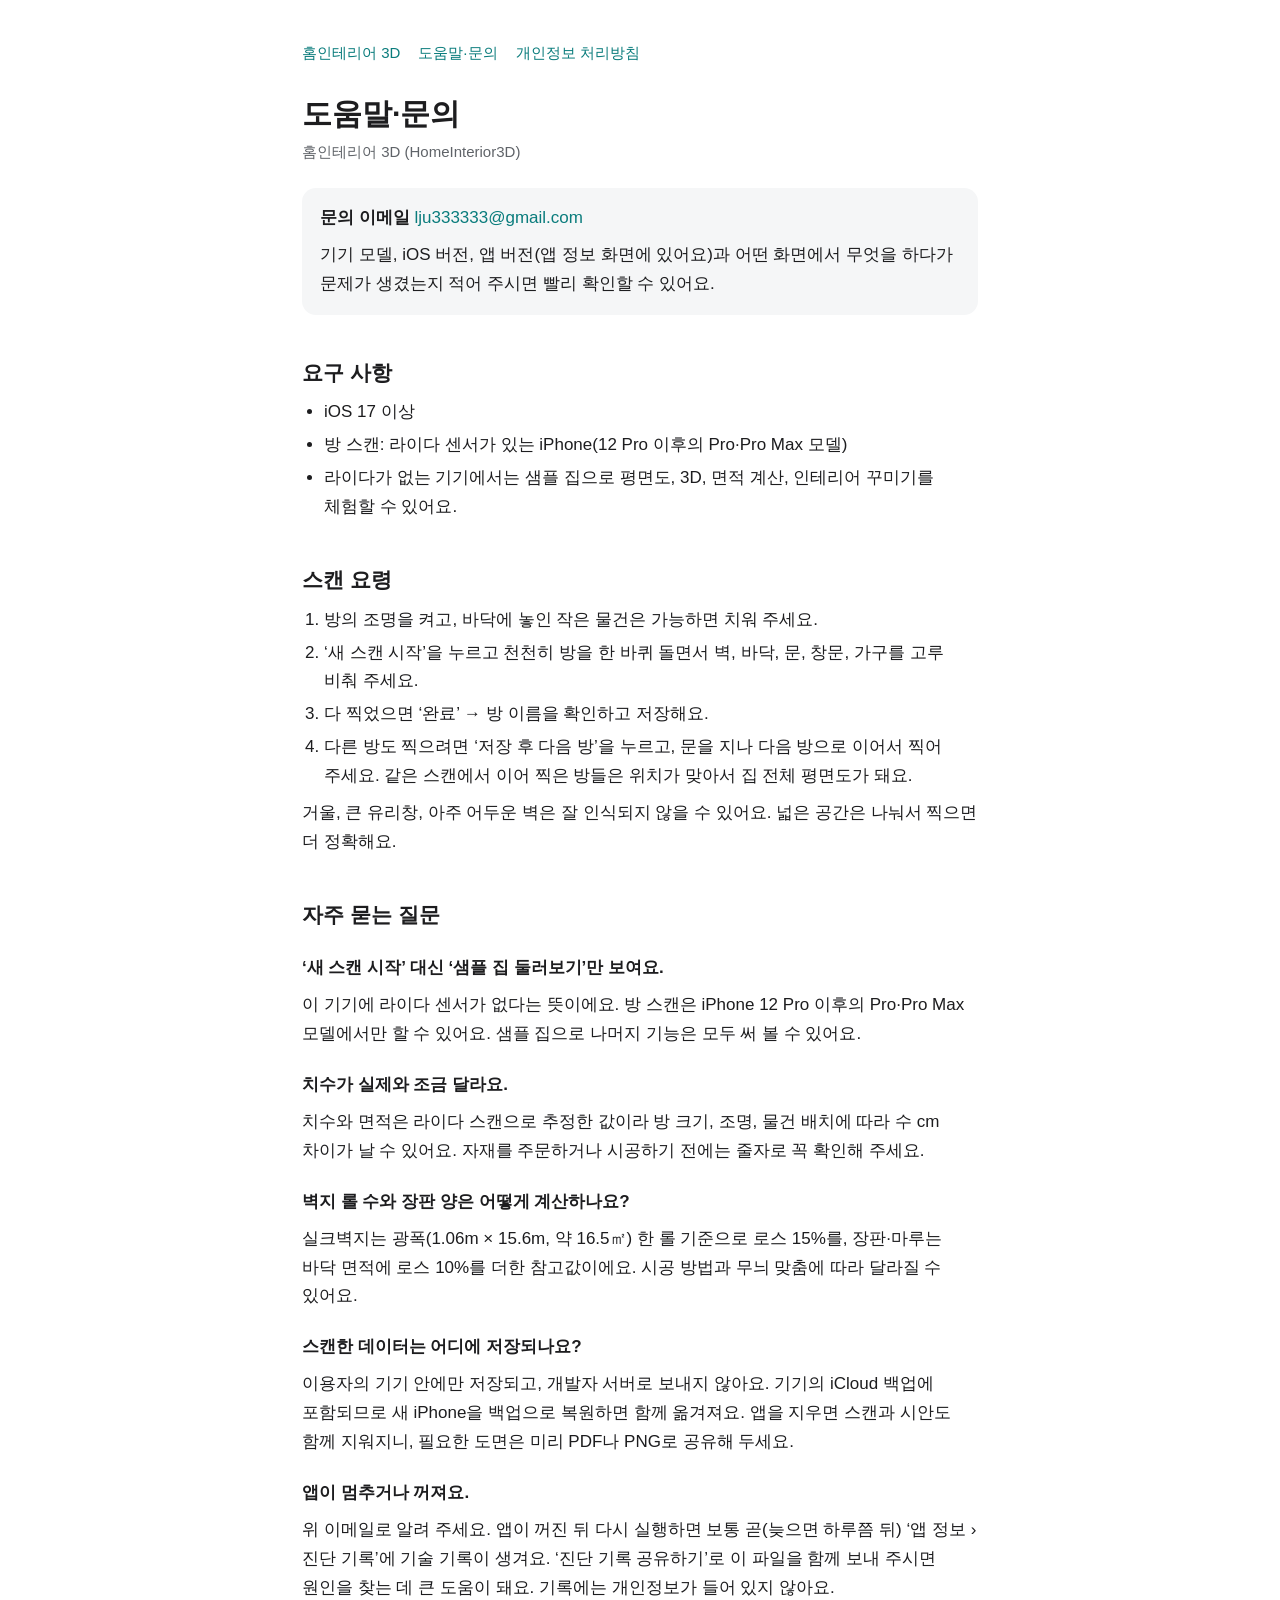
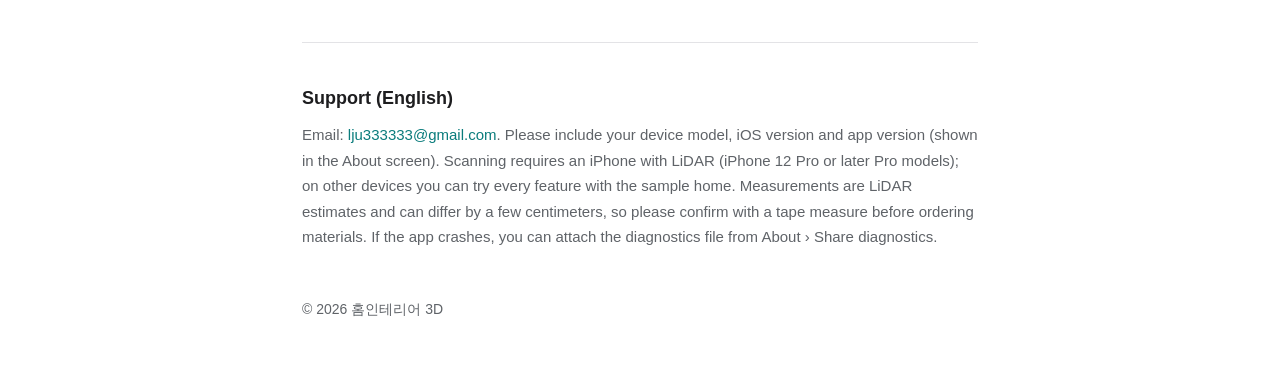
==== support.html @ 088af76d "Privacy policy and support pages for HomeInterior3D Co-Authored-By: Claude Opus 5.5 <noreply@anthrop" ====
<!doctype html>
<html lang="ko">
<head>
  <meta charset="utf-8">
  <meta name="viewport" content="width=device-width, initial-scale=1">
  <title>도움말·문의 · 홈인테리어 3D</title>
  <link rel="stylesheet" href="style.css">
</head>
<body>
<main>
  <nav>
    <a href="./">홈인테리어 3D</a>
    <a href="support.html">도움말·문의</a>
    <a href="privacy.html">개인정보 처리방침</a>
  </nav>

  <h1>도움말·문의</h1>
  <p class="meta">홈인테리어 3D (HomeInterior3D)</p>

  <div class="card">
    <p><strong>문의 이메일</strong> <a href="mailto:lju333333@gmail.com">lju333333@gmail.com</a></p>
    <p>기기 모델, iOS 버전, 앱 버전(앱 정보 화면에 있어요)과 어떤 화면에서 무엇을 하다가 문제가 생겼는지 적어 주시면 빨리 확인할 수 있어요.</p>
  </div>

  <h2>요구 사항</h2>
  <ul>
    <li>iOS 17 이상</li>
    <li>방 스캔: 라이다 센서가 있는 iPhone(12 Pro 이후의 Pro·Pro Max 모델)</li>
    <li>라이다가 없는 기기에서는 샘플 집으로 평면도, 3D, 면적 계산, 인테리어 꾸미기를 체험할 수 있어요.</li>
  </ul>

  <h2>스캔 요령</h2>
  <ol>
    <li>방의 조명을 켜고, 바닥에 놓인 작은 물건은 가능하면 치워 주세요.</li>
    <li>‘새 스캔 시작’을 누르고 천천히 방을 한 바퀴 돌면서 벽, 바닥, 문, 창문, 가구를 고루 비춰 주세요.</li>
    <li>다 찍었으면 ‘완료’ → 방 이름을 확인하고 저장해요.</li>
    <li>다른 방도 찍으려면 ‘저장 후 다음 방’을 누르고, 문을 지나 다음 방으로 이어서 찍어 주세요. 같은 스캔에서 이어 찍은 방들은 위치가 맞아서 집 전체 평면도가 돼요.</li>
  </ol>
  <p>거울, 큰 유리창, 아주 어두운 벽은 잘 인식되지 않을 수 있어요. 넓은 공간은 나눠서 찍으면 더 정확해요.</p>

  <h2>자주 묻는 질문</h2>

  <h3>‘새 스캔 시작’ 대신 ‘샘플 집 둘러보기’만 보여요.</h3>
  <p>이 기기에 라이다 센서가 없다는 뜻이에요. 방 스캔은 iPhone 12 Pro 이후의 Pro·Pro Max 모델에서만 할 수 있어요. 샘플 집으로 나머지 기능은 모두 써 볼 수 있어요.</p>

  <h3>치수가 실제와 조금 달라요.</h3>
  <p>치수와 면적은 라이다 스캔으로 추정한 값이라 방 크기, 조명, 물건 배치에 따라 수 cm 차이가 날 수 있어요. 자재를 주문하거나 시공하기 전에는 줄자로 꼭 확인해 주세요.</p>

  <h3>벽지 롤 수와 장판 양은 어떻게 계산하나요?</h3>
  <p>실크벽지는 광폭(1.06m × 15.6m, 약 16.5㎡) 한 롤 기준으로 로스 15%를, 장판·마루는 바닥 면적에 로스 10%를 더한 참고값이에요. 시공 방법과 무늬 맞춤에 따라 달라질 수 있어요.</p>

  <h3>스캔한 데이터는 어디에 저장되나요?</h3>
  <p>이용자의 기기 안에만 저장되고, 개발자 서버로 보내지 않아요. 기기의 iCloud 백업에 포함되므로 새 iPhone을 백업으로 복원하면 함께 옮겨져요. 앱을 지우면 스캔과 시안도 함께 지워지니, 필요한 도면은 미리 PDF나 PNG로 공유해 두세요.</p>

  <h3>앱이 멈추거나 꺼져요.</h3>
  <p>위 이메일로 알려 주세요. 앱이 꺼진 뒤 다시 실행하면 보통 곧(늦으면 하루쯤 뒤) ‘앱 정보 › 진단 기록’에 기술 기록이 생겨요. ‘진단 기록 공유하기’로 이 파일을 함께 보내 주시면 원인을 찾는 데 큰 도움이 돼요. 기록에는 개인정보가 들어 있지 않아요.</p>

  <hr>
  <div class="en">
    <h2>Support (English)</h2>
    <p>Email: <a href="mailto:lju333333@gmail.com">lju333333@gmail.com</a>. Please include your device model, iOS version and app version (shown in the About screen). Scanning requires an iPhone with LiDAR (iPhone 12 Pro or later Pro models); on other devices you can try every feature with the sample home. Measurements are LiDAR estimates and can differ by a few centimeters, so please confirm with a tape measure before ordering materials. If the app crashes, you can attach the diagnostics file from About › Share diagnostics.</p>
  </div>

  <footer>© 2026 홈인테리어 3D</footer>
</main>
</body>
</html>
---- style.css ----
:root {
  --bg: #ffffff;
  --text: #1d1d1f;
  --muted: #5f6368;
  --line: #e3e3e6;
  --card: #f5f6f7;
  --accent: #0a7c7c;
}

@media (prefers-color-scheme: dark) {
  :root {
    --bg: #161617;
    --text: #f2f2f4;
    --muted: #a7a9ae;
    --line: #2e2f33;
    --card: #222326;
    --accent: #4cc7c7;
  }
}

* { box-sizing: border-box; }

body {
  margin: 0;
  background: var(--bg);
  color: var(--text);
  font-family: -apple-system, BlinkMacSystemFont, "Apple SD Gothic Neo", "Noto Sans KR", "Malgun Gothic", "Segoe UI", sans-serif;
  font-size: 17px;
  line-height: 1.7;
  word-break: keep-all;
  overflow-wrap: break-word;
}

main {
  max-width: 720px;
  margin: 0 auto;
  padding: 40px 22px 64px;
}

nav {
  display: flex;
  flex-wrap: wrap;
  gap: 6px 18px;
  font-size: 15px;
  margin-bottom: 28px;
}

a { color: var(--accent); text-decoration: none; }
a:hover { text-decoration: underline; }

h1 { font-size: 30px; line-height: 1.3; margin: 0 0 6px; }
h2 { font-size: 21px; margin: 36px 0 8px; padding-top: 4px; }
h3 { font-size: 17px; margin: 22px 0 4px; }
p, ul, ol { margin: 8px 0; }
ul, ol { padding-left: 22px; }
li { margin: 4px 0; }

.meta { color: var(--muted); font-size: 15px; margin: 0 0 24px; }

.card {
  background: var(--card);
  border-radius: 14px;
  padding: 16px 18px;
  margin: 18px 0;
}

.card p:first-child { margin-top: 0; }
.card p:last-child { margin-bottom: 0; }

hr { border: 0; border-top: 1px solid var(--line); margin: 40px 0 24px; }

.en { color: var(--muted); font-size: 15px; }
.en h2 { font-size: 18px; color: var(--text); }

footer { color: var(--muted); font-size: 14px; margin-top: 48px; }
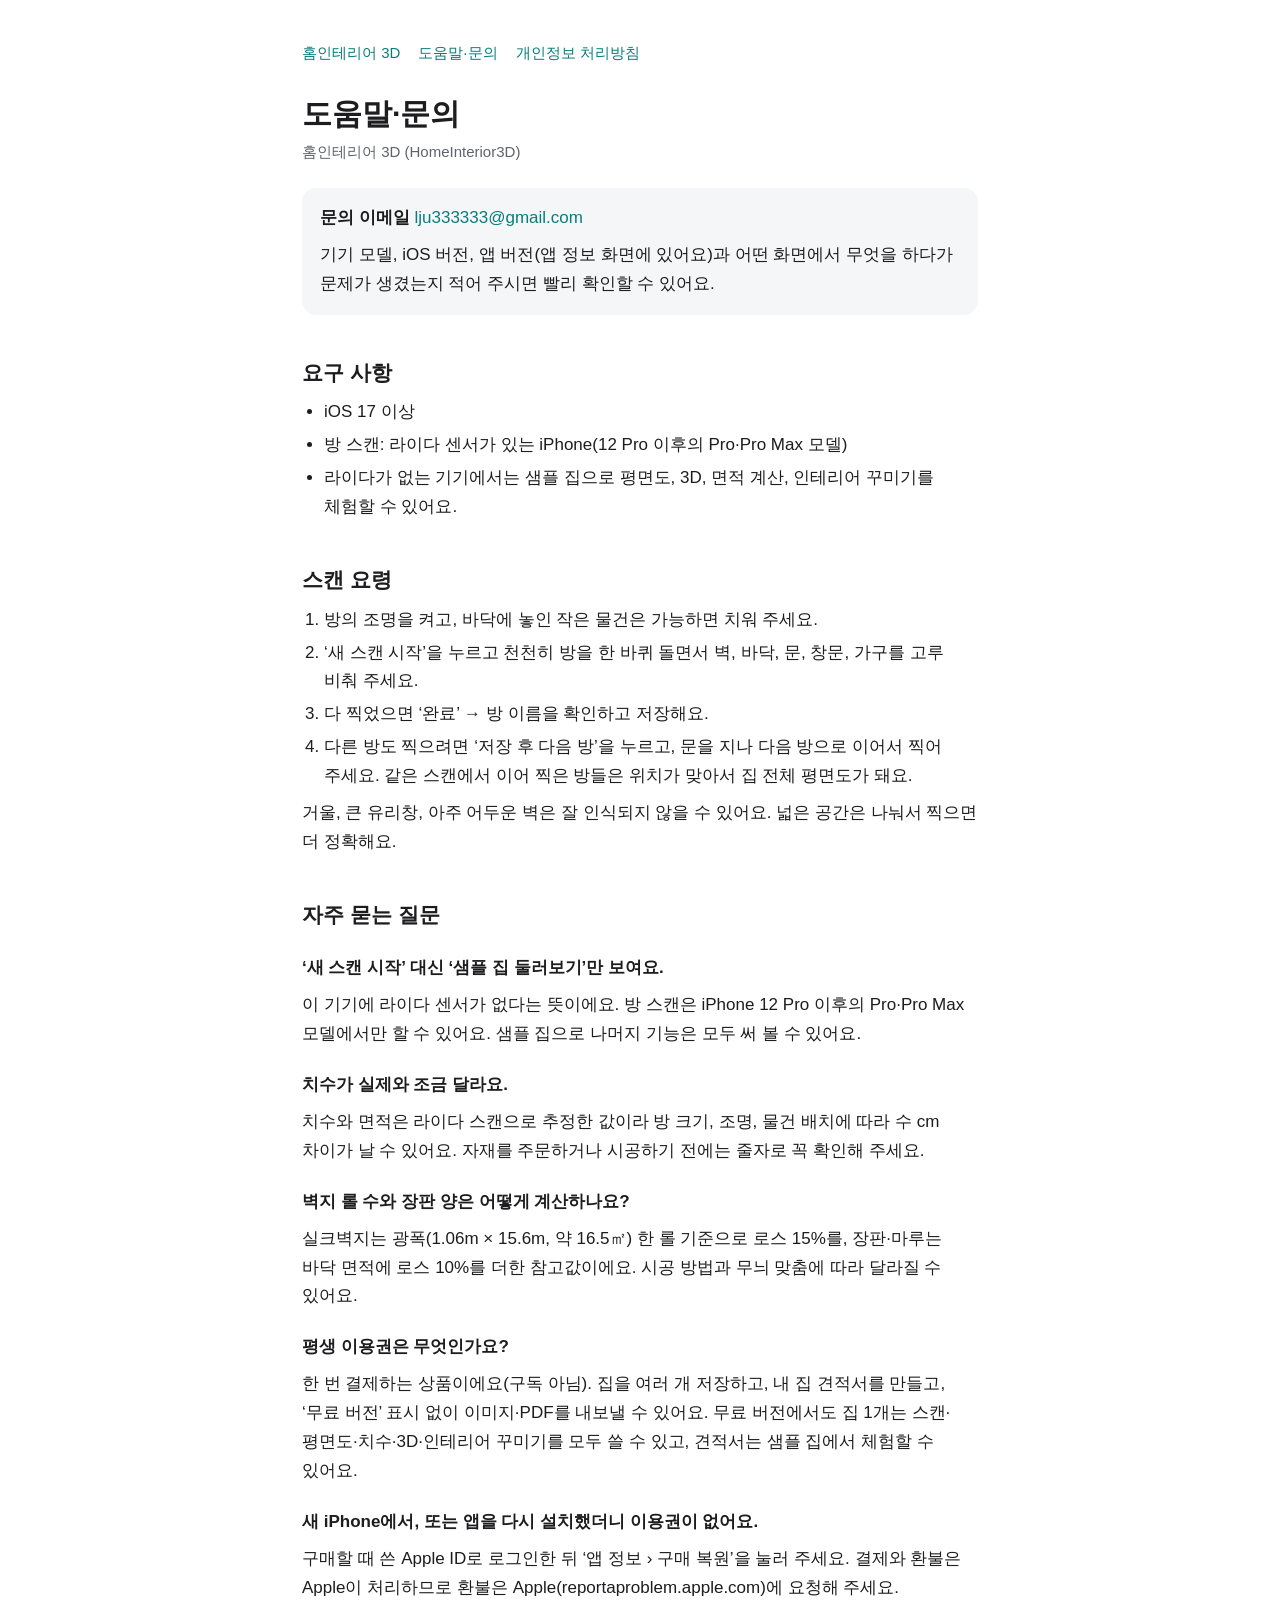
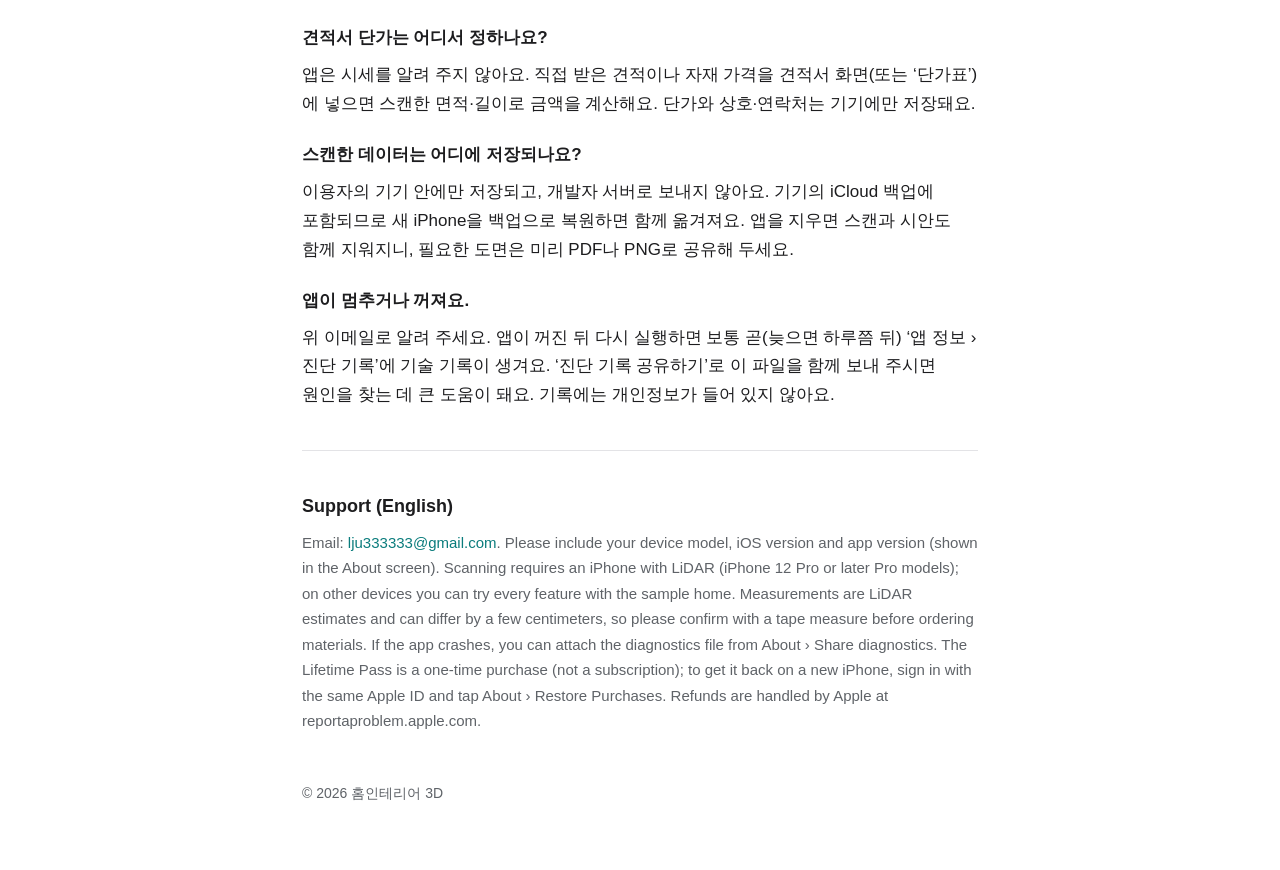
==== commit d92e5f09: "Add in-app purchase and estimate data to privacy and support pages - privacy: estimate info stays on" ====
--- a/support.html
+++ b/support.html
@@ -49,6 +49,15 @@
   <h3>벽지 롤 수와 장판 양은 어떻게 계산하나요?</h3>
   <p>실크벽지는 광폭(1.06m × 15.6m, 약 16.5㎡) 한 롤 기준으로 로스 15%를, 장판·마루는 바닥 면적에 로스 10%를 더한 참고값이에요. 시공 방법과 무늬 맞춤에 따라 달라질 수 있어요.</p>
 
+  <h3>평생 이용권은 무엇인가요?</h3>
+  <p>한 번 결제하는 상품이에요(구독 아님). 집을 여러 개 저장하고, 내 집 견적서를 만들고, ‘무료 버전’ 표시 없이 이미지·PDF를 내보낼 수 있어요. 무료 버전에서도 집 1개는 스캔·평면도·치수·3D·인테리어 꾸미기를 모두 쓸 수 있고, 견적서는 샘플 집에서 체험할 수 있어요.</p>
+
+  <h3>새 iPhone에서, 또는 앱을 다시 설치했더니 이용권이 없어요.</h3>
+  <p>구매할 때 쓴 Apple ID로 로그인한 뒤 ‘앱 정보 › 구매 복원’을 눌러 주세요. 결제와 환불은 Apple이 처리하므로 환불은 Apple(reportaproblem.apple.com)에 요청해 주세요.</p>
+
+  <h3>견적서 단가는 어디서 정하나요?</h3>
+  <p>앱은 시세를 알려 주지 않아요. 직접 받은 견적이나 자재 가격을 견적서 화면(또는 ‘단가표’)에 넣으면 스캔한 면적·길이로 금액을 계산해요. 단가와 상호·연락처는 기기에만 저장돼요.</p>
+
   <h3>스캔한 데이터는 어디에 저장되나요?</h3>
   <p>이용자의 기기 안에만 저장되고, 개발자 서버로 보내지 않아요. 기기의 iCloud 백업에 포함되므로 새 iPhone을 백업으로 복원하면 함께 옮겨져요. 앱을 지우면 스캔과 시안도 함께 지워지니, 필요한 도면은 미리 PDF나 PNG로 공유해 두세요.</p>
 
@@ -58,7 +67,7 @@
   <hr>
   <div class="en">
     <h2>Support (English)</h2>
-    <p>Email: <a href="mailto:lju333333@gmail.com">lju333333@gmail.com</a>. Please include your device model, iOS version and app version (shown in the About screen). Scanning requires an iPhone with LiDAR (iPhone 12 Pro or later Pro models); on other devices you can try every feature with the sample home. Measurements are LiDAR estimates and can differ by a few centimeters, so please confirm with a tape measure before ordering materials. If the app crashes, you can attach the diagnostics file from About › Share diagnostics.</p>
+    <p>Email: <a href="mailto:lju333333@gmail.com">lju333333@gmail.com</a>. Please include your device model, iOS version and app version (shown in the About screen). Scanning requires an iPhone with LiDAR (iPhone 12 Pro or later Pro models); on other devices you can try every feature with the sample home. Measurements are LiDAR estimates and can differ by a few centimeters, so please confirm with a tape measure before ordering materials. If the app crashes, you can attach the diagnostics file from About › Share diagnostics. The Lifetime Pass is a one-time purchase (not a subscription); to get it back on a new iPhone, sign in with the same Apple ID and tap About › Restore Purchases. Refunds are handled by Apple at reportaproblem.apple.com.</p>
   </div>
 
   <footer>© 2026 홈인테리어 3D</footer>
